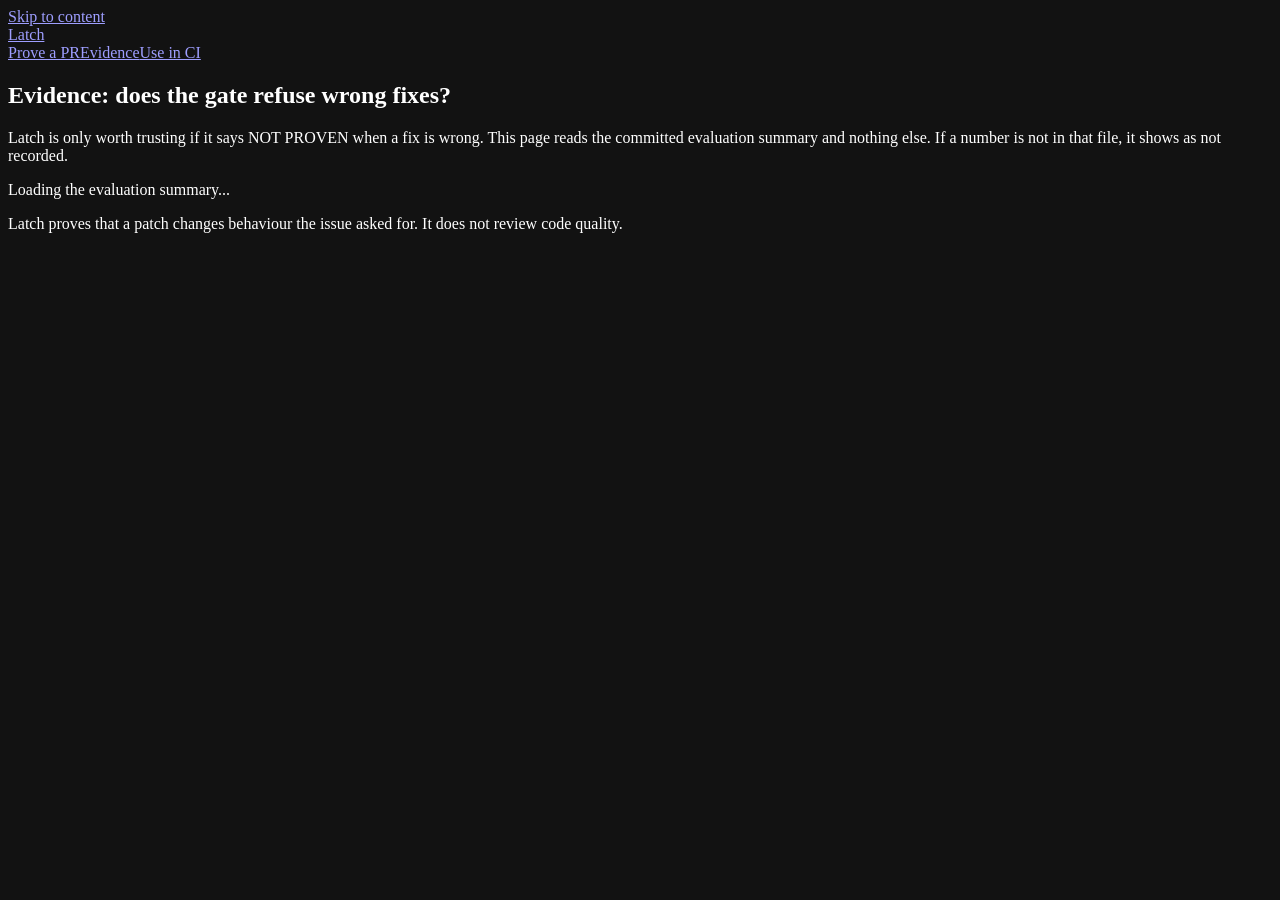
==== latch/web/static/eval.html @ 16f98aea "web: /eval evidence page (schema v1, pending state, honest baselines), /ship CLI and Action page, te" ====
<!DOCTYPE html>
<html lang="en">
<head>
<meta charset="utf-8">
<meta name="viewport" content="width=device-width, initial-scale=1">
<title>Latch evidence: does the gate refuse wrong fixes?</title>
<meta name="description" content="What the committed Latch evaluation shows, with honest baselines.">
<meta name="color-scheme" content="dark">
<link rel="icon" href="data:,">
<link rel="preconnect" href="https://fonts.googleapis.com">
<link rel="preconnect" href="https://fonts.gstatic.com" crossorigin>
<link rel="stylesheet" href="https://fonts.googleapis.com/css2?family=Space+Grotesk:wght@500;600&family=Source+Sans+3:wght@400;600&family=JetBrains+Mono:wght@400;500&display=swap">
<link rel="stylesheet" href="/static/tokens.css">
<link rel="stylesheet" href="/static/app.css">
<link rel="stylesheet" href="/static/eval.css">
</head>
<body>
<a class="skip" href="#main">Skip to content</a>
<header class="bar"><div class="bar-in">
  <a class="mark" href="/">Latch</a>
  <nav class="nav" aria-label="Pages">
    <a href="/">Prove a PR</a><a href="/eval" aria-current="page">Evidence</a><a href="/ship">Use in CI</a>
  </nav>
</div></header>
<main id="main" class="page">
  <section class="section" aria-labelledby="title">
    <h1 id="title" class="section-title">Evidence: does the gate refuse wrong fixes?</h1>
    <p class="lede">Latch is only worth trusting if it says NOT PROVEN when a fix is wrong. This page reads the committed evaluation summary and nothing else. If a number is not in that file, it shows as not recorded.</p>
  </section>
  <div id="eval-root" class="eval-root" aria-live="polite"><p class="hint">Loading the evaluation summary...</p></div>
</main>
<footer class="foot"><div class="foot-in">
  <p>Latch proves that a patch changes behaviour the issue asked for. It does not review code quality.</p>
</div></footer>
<script src="/static/eval.js"></script>
</body>
</html>
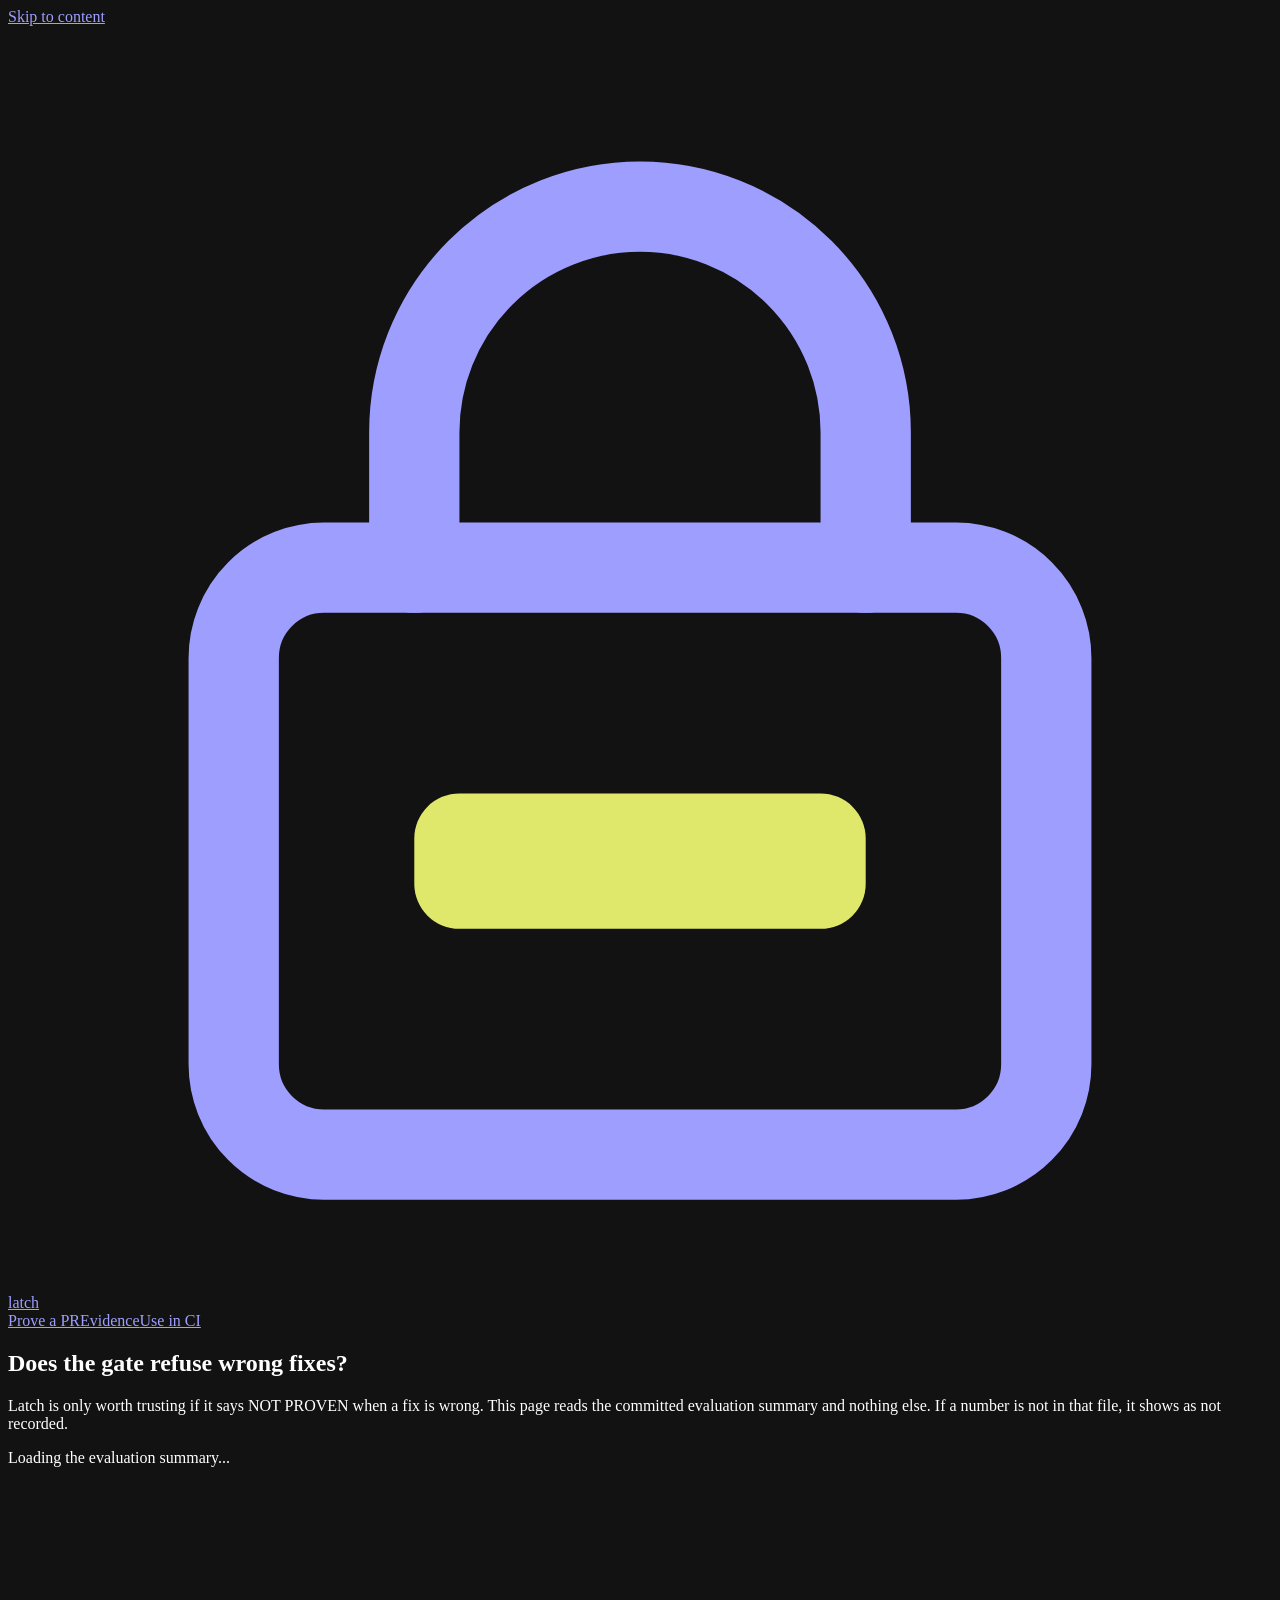
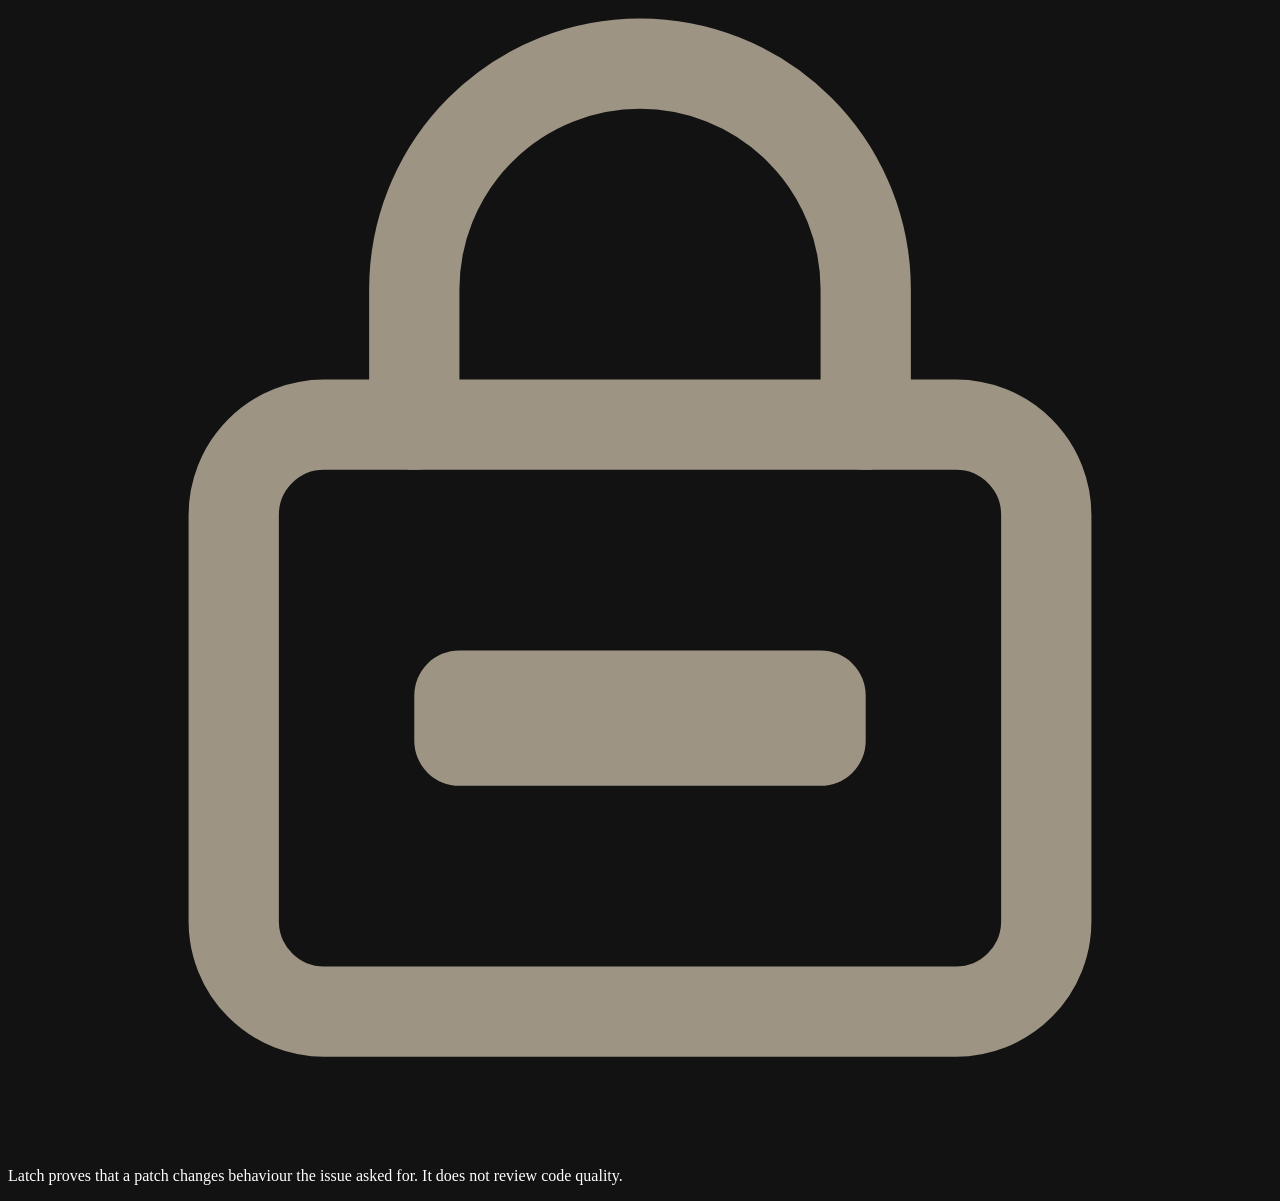
==== commit 729cd313: "Web redesign on a Warp-derived system: warm charcoal, citron accent, Mona Sans + Azeret Mono self-ho" ====
--- a/latch/web/static/eval.html
+++ b/latch/web/static/eval.html
@@ -7,9 +7,8 @@
 <meta name="description" content="What the committed Latch evaluation shows, with honest baselines.">
 <meta name="color-scheme" content="dark">
 <link rel="icon" href="data:,">
-<link rel="preconnect" href="https://fonts.googleapis.com">
-<link rel="preconnect" href="https://fonts.gstatic.com" crossorigin>
-<link rel="stylesheet" href="https://fonts.googleapis.com/css2?family=Space+Grotesk:wght@500;600&family=Source+Sans+3:wght@400;600&family=JetBrains+Mono:wght@400;500&display=swap">
+<link rel="preload" href="/static/fonts/mona-sans-latin.woff2" as="font" type="font/woff2" crossorigin>
+<link rel="preload" href="/static/fonts/azeret-mono-latin.woff2" as="font" type="font/woff2" crossorigin>
 <link rel="stylesheet" href="/static/tokens.css">
 <link rel="stylesheet" href="/static/app.css">
 <link rel="stylesheet" href="/static/eval.css">
@@ -17,21 +16,24 @@
 <body>
 <a class="skip" href="#main">Skip to content</a>
 <header class="bar"><div class="bar-in">
-  <a class="mark" href="/">Latch</a>
+  <a class="mark" href="/"><svg viewBox="0 0 28 28" fill="none" aria-hidden="true"><path d="M9 12V9a5 5 0 0 1 10 0v3" stroke="currentColor" stroke-width="2" stroke-linecap="round"/><rect x="5" y="12" width="18" height="13" rx="2" stroke="currentColor" stroke-width="2"/><rect x="9" y="17" width="10" height="3" rx="1" fill="#dfe86a"/></svg>latch</a>
   <nav class="nav" aria-label="Pages">
     <a href="/">Prove a PR</a><a href="/eval" aria-current="page">Evidence</a><a href="/ship">Use in CI</a>
   </nav>
 </div></header>
 <main id="main" class="page">
   <section class="section" aria-labelledby="title">
-    <h1 id="title" class="section-title">Evidence: does the gate refuse wrong fixes?</h1>
+    <h1 id="title" class="page-title">Does the gate refuse wrong fixes?</h1>
     <p class="lede">Latch is only worth trusting if it says NOT PROVEN when a fix is wrong. This page reads the committed evaluation summary and nothing else. If a number is not in that file, it shows as not recorded.</p>
   </section>
   <div id="eval-root" class="eval-root" aria-live="polite"><p class="hint">Loading the evaluation summary...</p></div>
 </main>
 <footer class="foot"><div class="foot-in">
+  <svg class="foot-mark" viewBox="0 0 28 28" fill="none" aria-hidden="true"><path d="M9 12V9a5 5 0 0 1 10 0v3" stroke="#9d9484" stroke-width="2" stroke-linecap="round"/><rect x="5" y="12" width="18" height="13" rx="2" stroke="#9d9484" stroke-width="2"/><rect x="9" y="17" width="10" height="3" rx="1" fill="#9d9484"/></svg>
   <p>Latch proves that a patch changes behaviour the issue asked for. It does not review code quality.</p>
 </div></footer>
+<script src="/static/verdict.js"></script>
+<script src="/static/gate.js"></script>
 <script src="/static/eval.js"></script>
 </body>
 </html>
